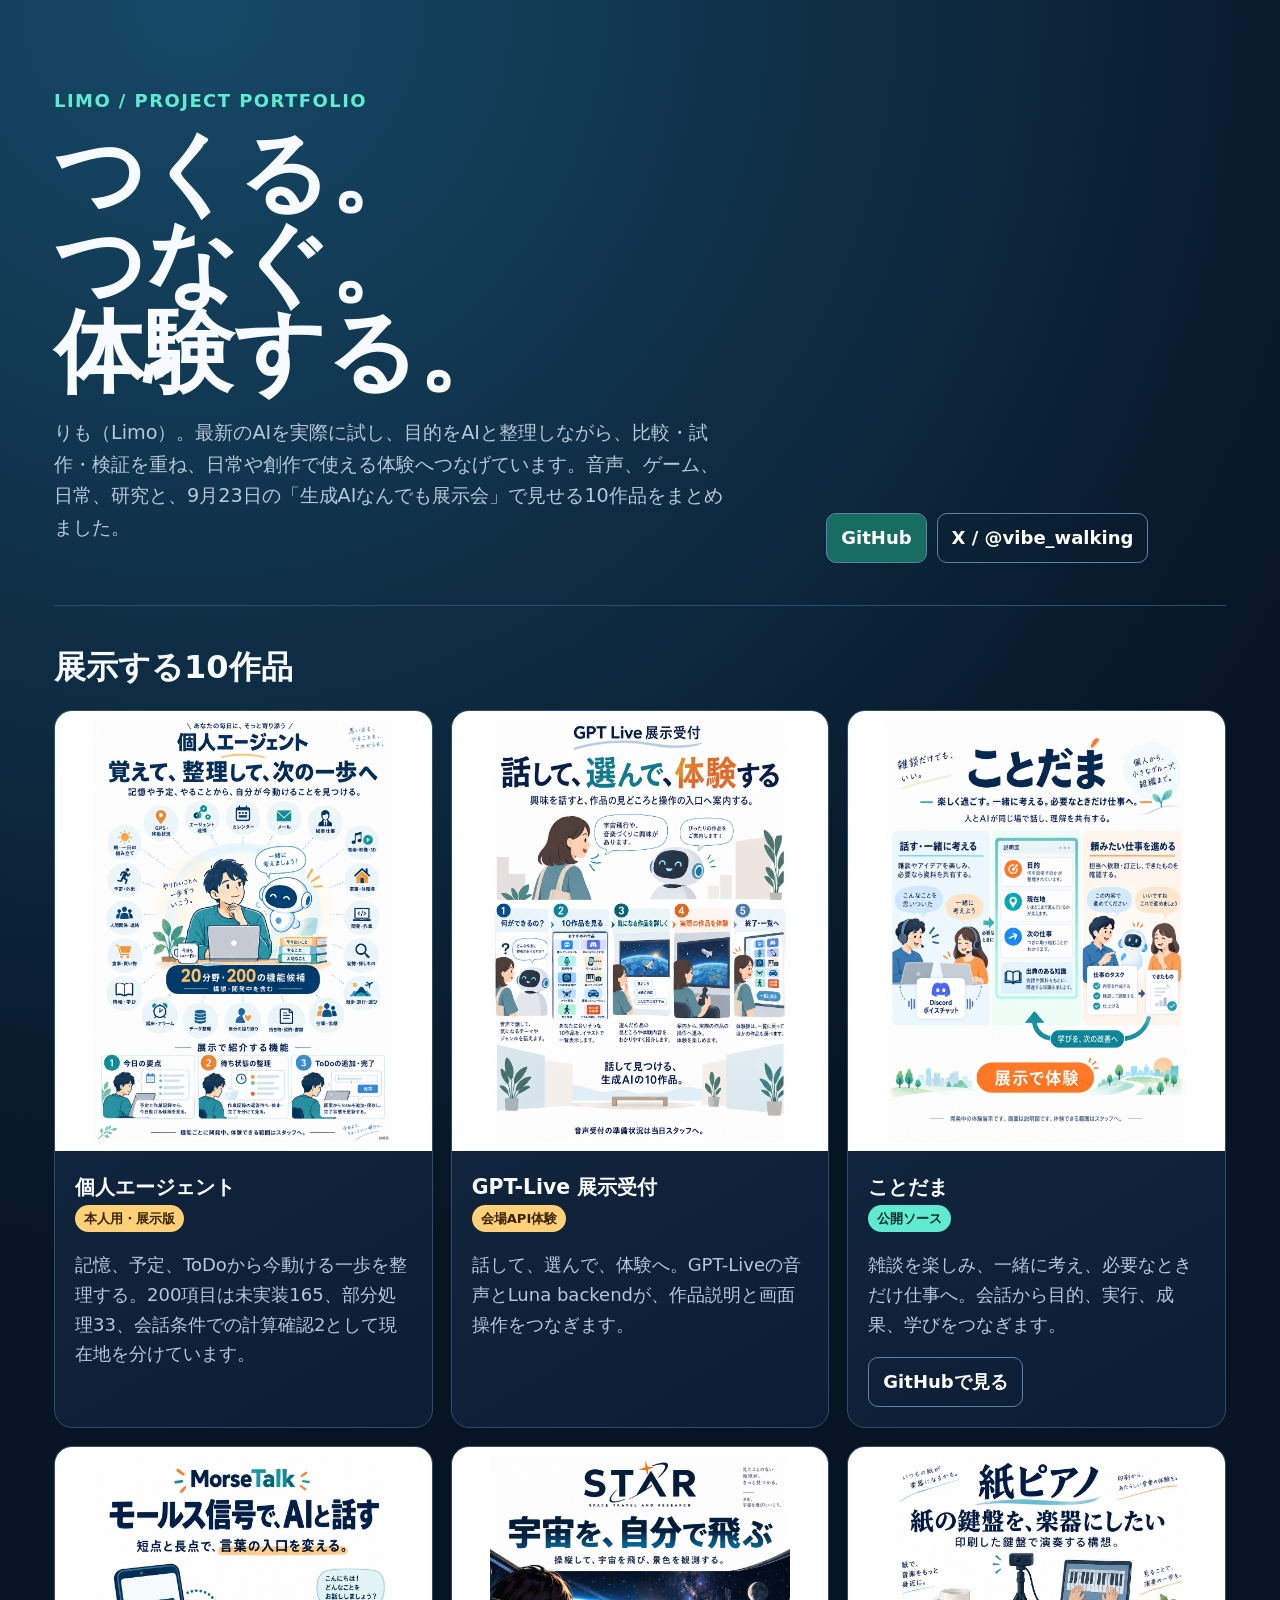
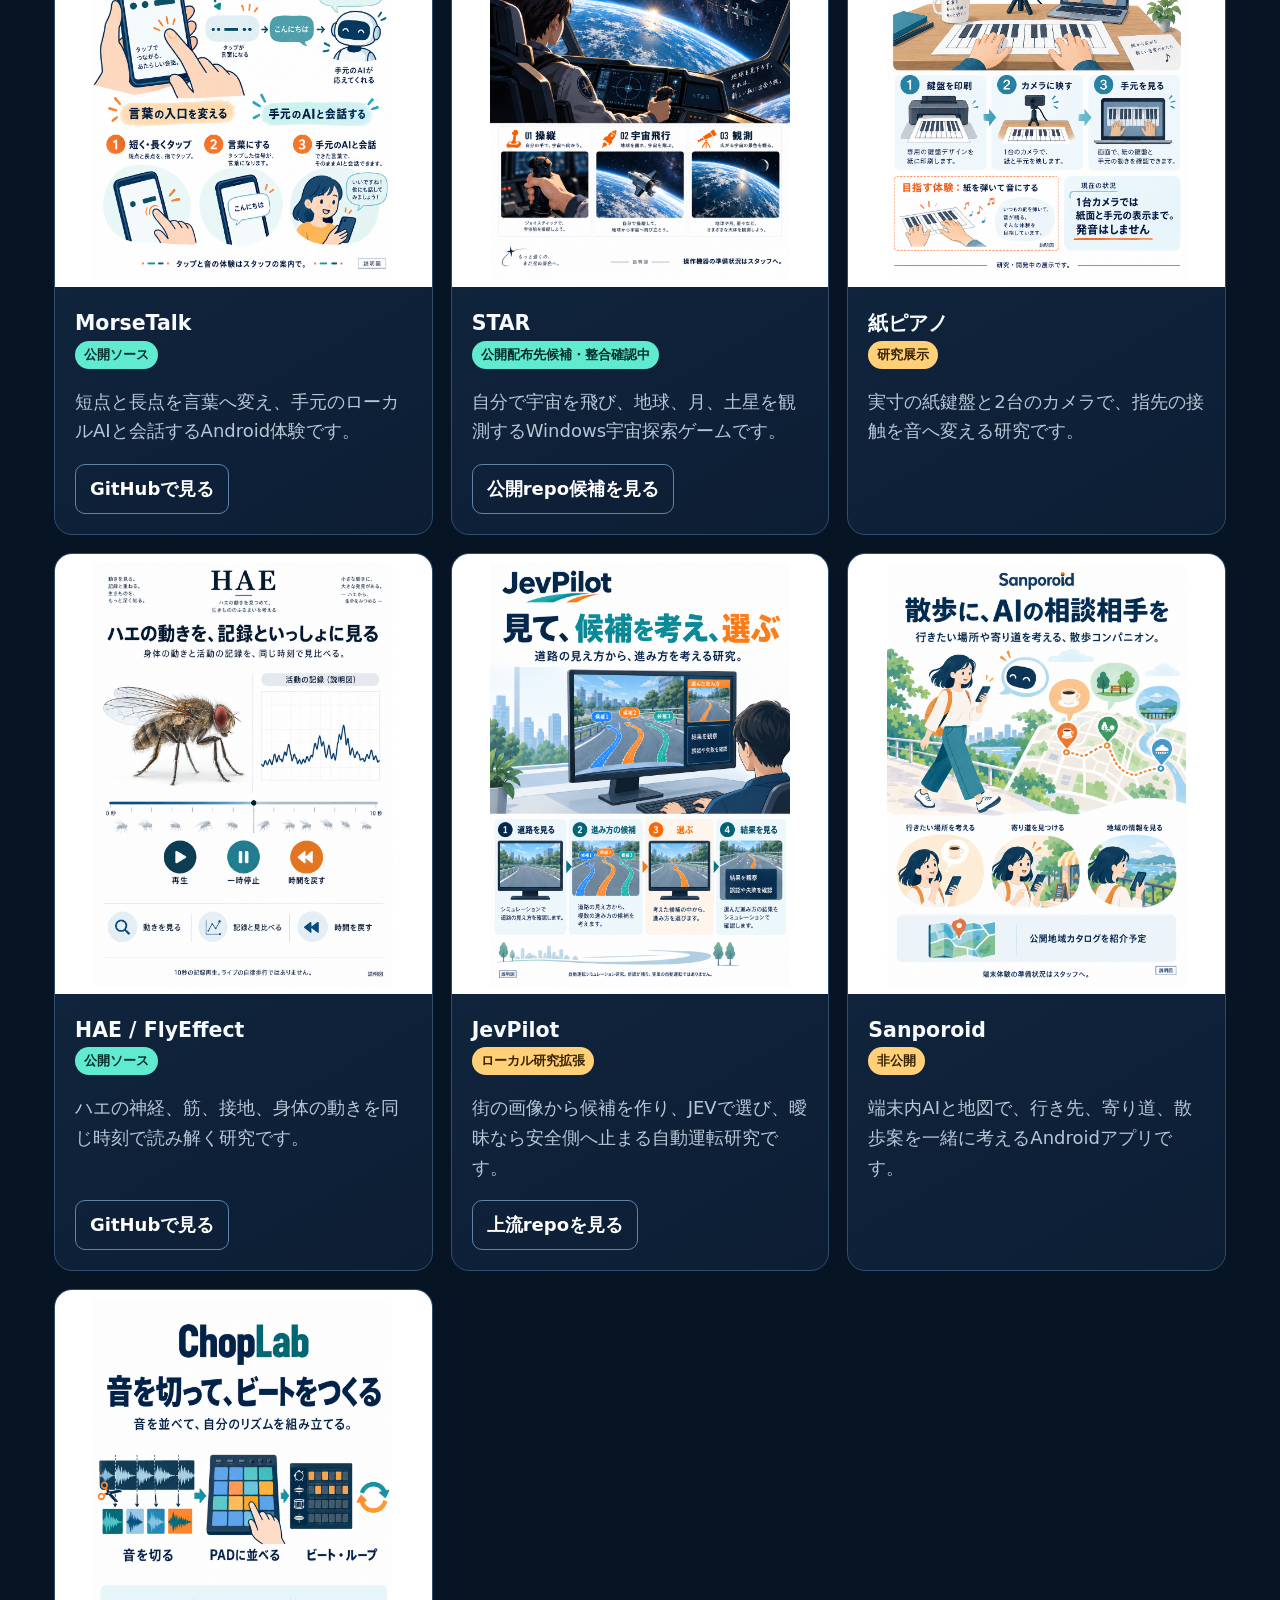
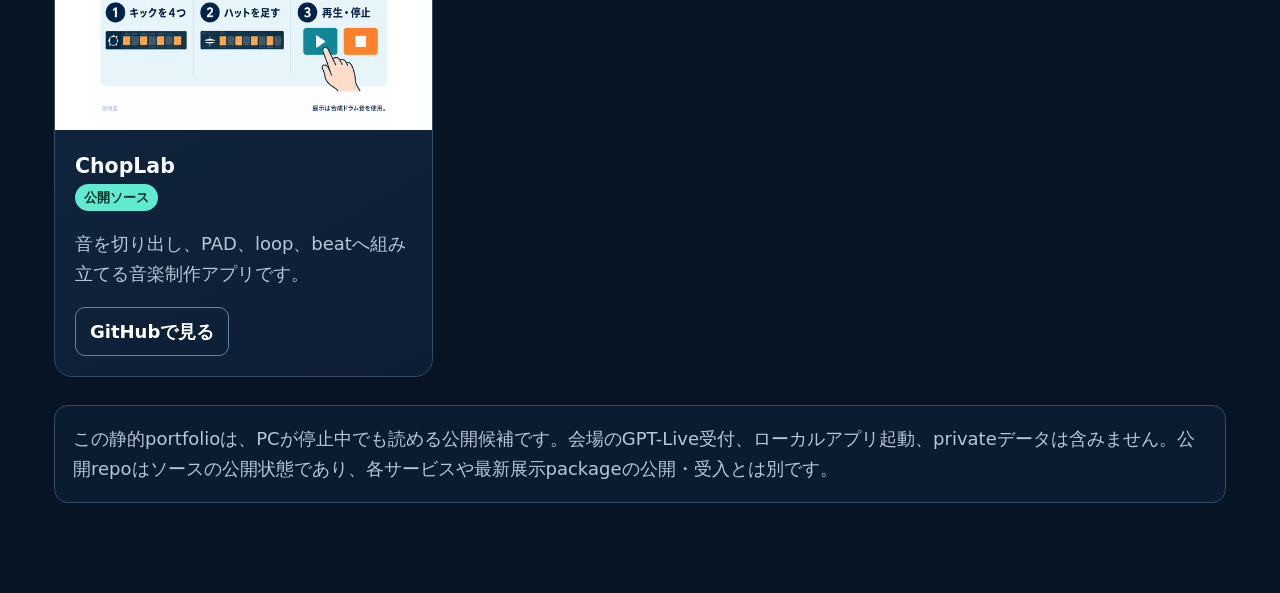
==== index.html @ e7fd984a "Publish Limo AI exhibition portfolio" ====
<!doctype html>
<html lang="ja">
<head>
  <meta charset="utf-8">
  <meta name="viewport" content="width=device-width,initial-scale=1">
  <title>Limo — AIと体験をつくる</title>
  <meta name="description" content="LimoのAI・音声・ゲーム・研究プロジェクトと、9月23日の生成AIなんでも展示会。">
  <link rel="icon" type="image/svg+xml" href="data:image/svg+xml,%3Csvg xmlns='http://www.w3.org/2000/svg' viewBox='0 0 64 64'%3E%3Crect width='64' height='64' rx='16' fill='%23071424'/%3E%3Cpath d='M17 43V17h8v18h22v8z' fill='%2360ead0'/%3E%3C/svg%3E">
  <style>
    :root{--bg:#071424;--panel:#10233a;--line:#2e4e6d;--text:#f7fbff;--muted:#b8c7d8;--accent:#60ead0;--warn:#ffd078}
    *{box-sizing:border-box}html{scroll-behavior:smooth}body{margin:0;background:radial-gradient(circle at 15% 0,#164968,transparent 32%),var(--bg);color:var(--text);font:18px/1.65 system-ui,-apple-system,"Segoe UI",sans-serif}
    main{max-width:1220px;margin:auto;padding:32px 24px 72px}header{display:grid;grid-template-columns:1.3fr .7fr;gap:30px;align-items:end;padding:54px 0 42px;border-bottom:1px solid var(--line)}
    .eyebrow{color:var(--accent);font-weight:800;letter-spacing:.08em}.hero h1{font-size:clamp(3rem,7vw,6rem);line-height:1;margin:.15em 0}.hero p{max-width:56ch;color:var(--muted);font-size:1.2rem}
    .links{display:flex;gap:10px;flex-wrap:wrap}.links a,.card a{display:inline-flex;min-height:46px;align-items:center;padding:9px 14px;border-radius:10px;border:1px solid #5f82aa;color:white;text-decoration:none;font-weight:750}.links a:first-child,.card a:hover{background:#176d62}
    h2{font-size:2rem;margin:2.2rem 0 1rem}.grid{display:grid;grid-template-columns:repeat(auto-fit,minmax(300px,1fr));gap:18px}.card{background:linear-gradient(150deg,#122944,#0d1e34);border:1px solid var(--line);border-radius:18px;overflow:hidden;display:flex;flex-direction:column}.card img{display:block;width:100%;height:440px;padding:8px;object-fit:contain;background:white}.card-body{padding:20px;display:flex;flex-direction:column;flex:1}.card h3{margin:0;font-size:1.28rem}.card p{color:var(--muted)}.status{width:max-content;border-radius:999px;padding:3px 9px;background:#24415f;color:#dbe9f6;font-size:.82rem;font-weight:750}.public{background:var(--accent);color:#052c29}.private{background:var(--warn);color:#382300}.card a{margin-top:auto;width:max-content}
    .note{margin-top:28px;padding:18px;border:1px solid var(--line);border-radius:14px;background:#0c1c30;color:var(--muted)}
    @media(max-width:760px){header{grid-template-columns:1fr}.grid{grid-template-columns:1fr}main{padding:20px 16px 50px}}
    @media(prefers-reduced-motion:reduce){html{scroll-behavior:auto}}
  </style>
</head>
<body><main>
  <header>
    <div class="hero"><div class="eyebrow">LIMO / PROJECT PORTFOLIO</div><h1>つくる。<br>つなぐ。<br>体験する。</h1><p>りも（Limo）。最新のAIを実際に試し、目的をAIと整理しながら、比較・試作・検証を重ね、日常や創作で使える体験へつなげています。音声、ゲーム、日常、研究と、9月23日の「生成AIなんでも展示会」で見せる10作品をまとめました。</p></div>
    <nav class="links" aria-label="公開プロフィール"><a href="https://github.com/dj-thank">GitHub</a><a href="https://x.com/vibe_walking">X / @vibe_walking</a></nav>
  </header>
  <h2>展示する10作品</h2>
  <section class="grid">
    <article class="card"><img src="assets/01-personal-general-final.png" alt="個人エージェントの一般向け説明図"><div class="card-body"><h3>個人エージェント</h3><span class="status private">本人用・展示版</span><p>記憶、予定、ToDoから今動ける一歩を整理する。200項目は未実装165、部分処理33、会話条件での計算確認2として現在地を分けています。</p></div></article>
    <article class="card"><img src="assets/02-gptlive-general-final.png" alt="GPT-Live受付の一般向け説明図"><div class="card-body"><h3>GPT-Live 展示受付</h3><span class="status private">会場API体験</span><p>話して、選んで、体験へ。GPT-Liveの音声とLuna backendが、作品説明と画面操作をつなぎます。</p></div></article>
    <article class="card"><img src="assets/kotodama-general-final.png" alt="ことだまの一般向け説明図"><div class="card-body"><h3>ことだま</h3><span class="status public">公開ソース</span><p>雑談を楽しみ、一緒に考え、必要なときだけ仕事へ。会話から目的、実行、成果、学びをつなぎます。</p><a href="https://github.com/Kotodama-Project/Kotodama-project">GitHubで見る</a></div></article>
    <article class="card"><img src="assets/04-morse-general.png" alt="MorseTalkの一般向け説明図"><div class="card-body"><h3>MorseTalk</h3><span class="status public">公開ソース</span><p>短点と長点を言葉へ変え、手元のローカルAIと会話するAndroid体験です。</p><a href="https://github.com/dj-thank/MorseTalk">GitHubで見る</a></div></article>
    <article class="card"><img src="assets/05-star-general.png" alt="STARの一般向け説明図"><div class="card-body"><h3>STAR</h3><span class="status public">公開配布先候補・整合確認中</span><p>自分で宇宙を飛び、地球、月、土星を観測するWindows宇宙探索ゲームです。</p><a href="https://github.com/dj-thank/Astra-by-Astra">公開repo候補を見る</a></div></article>
    <article class="card"><img src="assets/06-paper-general.png" alt="紙ピアノの一般向け説明図"><div class="card-body"><h3>紙ピアノ</h3><span class="status private">研究展示</span><p>実寸の紙鍵盤と2台のカメラで、指先の接触を音へ変える研究です。</p></div></article>
    <article class="card"><img src="assets/07-hae-general-final.png" alt="HAEの一般向け説明図"><div class="card-body"><h3>HAE / FlyEffect</h3><span class="status public">公開ソース</span><p>ハエの神経、筋、接地、身体の動きを同じ時刻で読み解く研究です。</p><a href="https://github.com/dj-thank/fly-effect">GitHubで見る</a></div></article>
    <article class="card"><img src="assets/08-jev-general-final.png" alt="JevPilotの一般向け説明図"><div class="card-body"><h3>JevPilot</h3><span class="status private">ローカル研究拡張</span><p>街の画像から候補を作り、JEVで選び、曖昧なら安全側へ止まる自動運転研究です。</p><a href="https://github.com/standardagents/jevpilot">上流repoを見る</a></div></article>
    <article class="card"><img src="assets/09-sanpo-general.png" alt="Sanporoidの一般向け説明図"><div class="card-body"><h3>Sanporoid</h3><span class="status private">非公開</span><p>端末内AIと地図で、行き先、寄り道、散歩案を一緒に考えるAndroidアプリです。</p></div></article>
    <article class="card"><img src="assets/10-chop-general.png" alt="ChopLabの一般向け説明図"><div class="card-body"><h3>ChopLab</h3><span class="status public">公開ソース</span><p>音を切り出し、PAD、loop、beatへ組み立てる音楽制作アプリです。</p><a href="https://github.com/dj-thank/choplab-sampler">GitHubで見る</a></div></article>
  </section>
  <p class="note">この静的portfolioは、PCが停止中でも読める公開候補です。会場のGPT-Live受付、ローカルアプリ起動、privateデータは含みません。公開repoはソースの公開状態であり、各サービスや最新展示packageの公開・受入とは別です。</p>
</main></body></html>
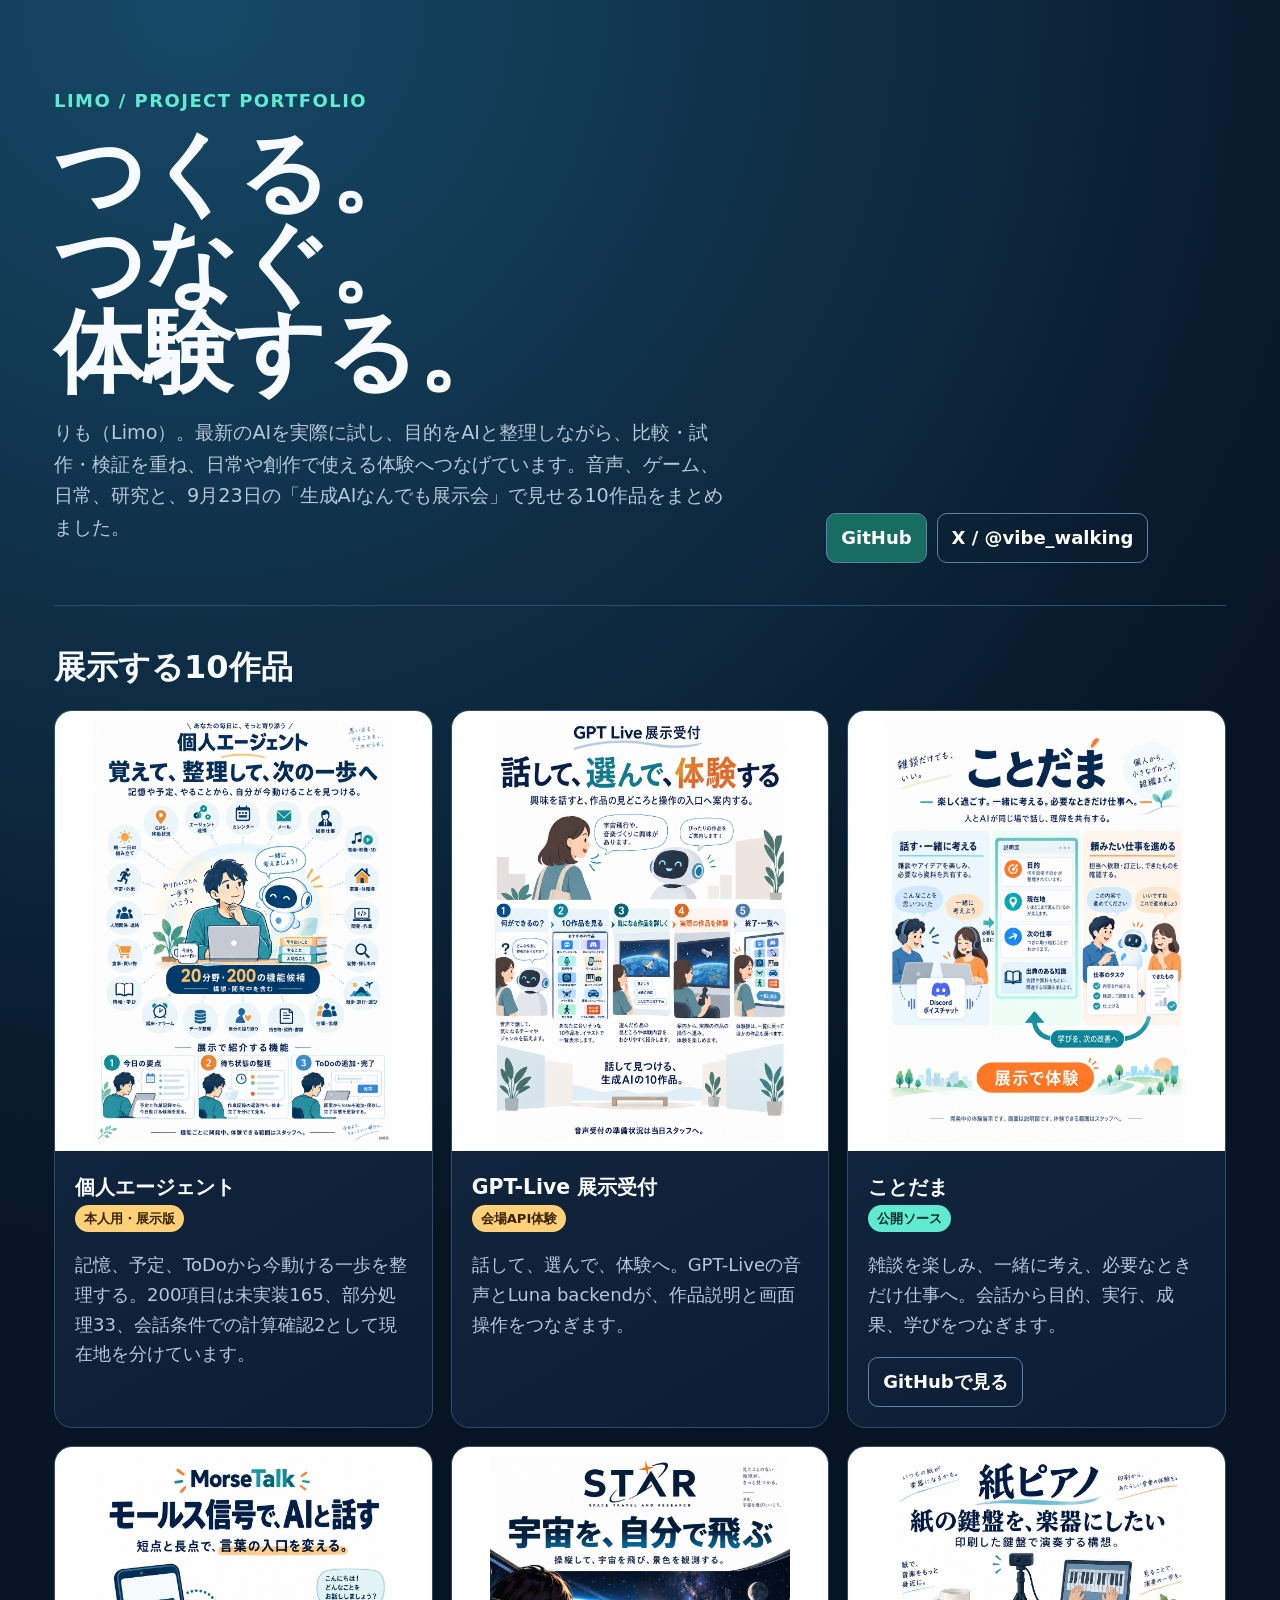
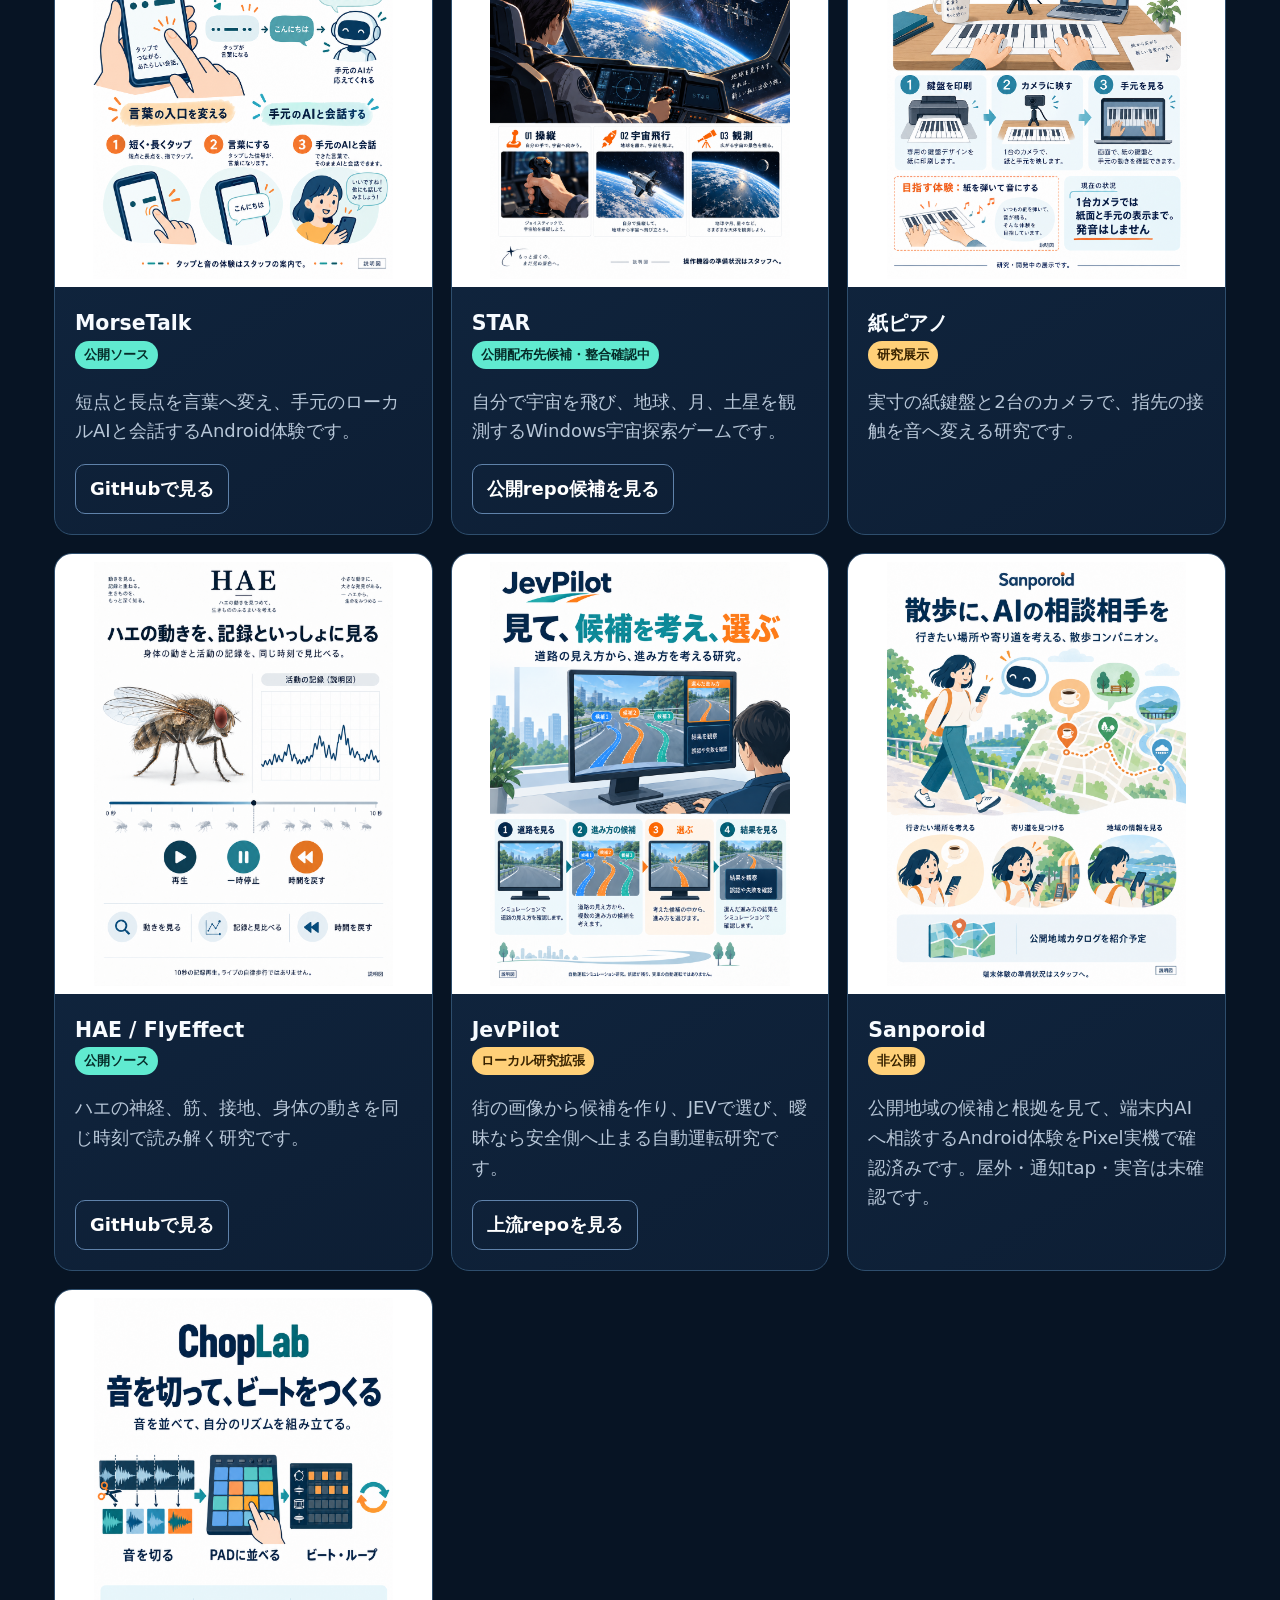
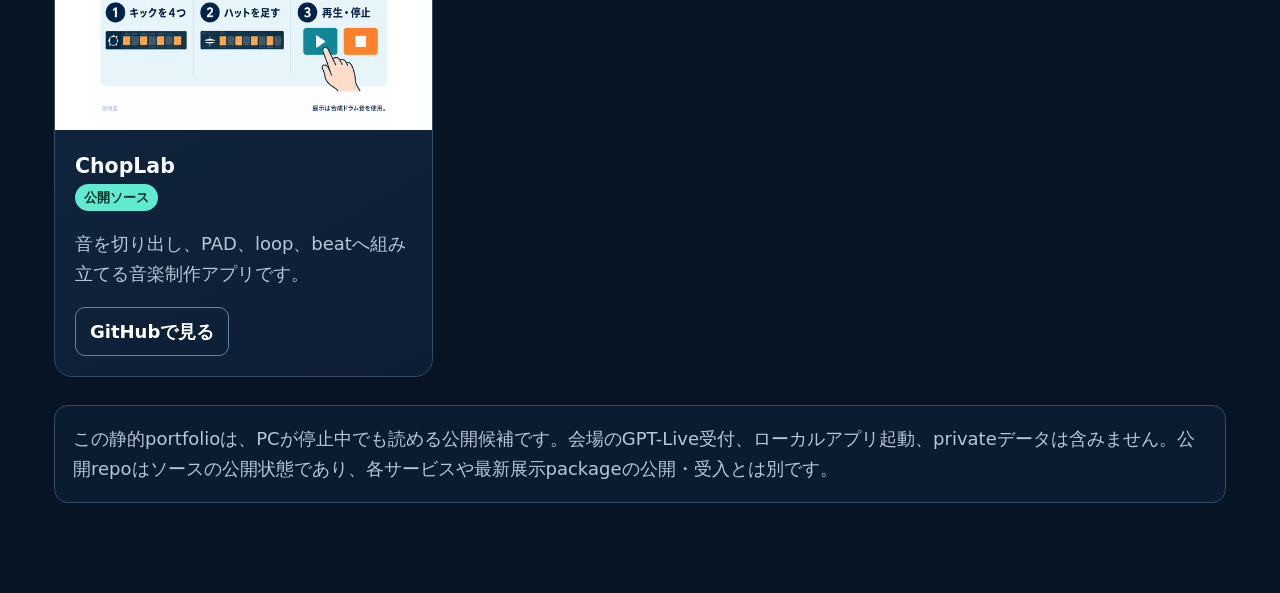
==== commit 8d503086: "Update Sanporoid device status" ====
--- a/index.html
+++ b/index.html
@@ -33,7 +33,7 @@
     <article class="card"><img src="assets/06-paper-general.png" alt="紙ピアノの一般向け説明図"><div class="card-body"><h3>紙ピアノ</h3><span class="status private">研究展示</span><p>実寸の紙鍵盤と2台のカメラで、指先の接触を音へ変える研究です。</p></div></article>
     <article class="card"><img src="assets/07-hae-general-final.png" alt="HAEの一般向け説明図"><div class="card-body"><h3>HAE / FlyEffect</h3><span class="status public">公開ソース</span><p>ハエの神経、筋、接地、身体の動きを同じ時刻で読み解く研究です。</p><a href="https://github.com/dj-thank/fly-effect">GitHubで見る</a></div></article>
     <article class="card"><img src="assets/08-jev-general-final.png" alt="JevPilotの一般向け説明図"><div class="card-body"><h3>JevPilot</h3><span class="status private">ローカル研究拡張</span><p>街の画像から候補を作り、JEVで選び、曖昧なら安全側へ止まる自動運転研究です。</p><a href="https://github.com/standardagents/jevpilot">上流repoを見る</a></div></article>
-    <article class="card"><img src="assets/09-sanpo-general.png" alt="Sanporoidの一般向け説明図"><div class="card-body"><h3>Sanporoid</h3><span class="status private">非公開</span><p>端末内AIと地図で、行き先、寄り道、散歩案を一緒に考えるAndroidアプリです。</p></div></article>
+    <article class="card"><img src="assets/09-sanpo-general.png" alt="Sanporoidの一般向け説明図"><div class="card-body"><h3>Sanporoid</h3><span class="status private">非公開</span><p>公開地域の候補と根拠を見て、端末内AIへ相談するAndroid体験をPixel実機で確認済みです。屋外・通知tap・実音は未確認です。</p></div></article>
     <article class="card"><img src="assets/10-chop-general.png" alt="ChopLabの一般向け説明図"><div class="card-body"><h3>ChopLab</h3><span class="status public">公開ソース</span><p>音を切り出し、PAD、loop、beatへ組み立てる音楽制作アプリです。</p><a href="https://github.com/dj-thank/choplab-sampler">GitHubで見る</a></div></article>
   </section>
   <p class="note">この静的portfolioは、PCが停止中でも読める公開候補です。会場のGPT-Live受付、ローカルアプリ起動、privateデータは含みません。公開repoはソースの公開状態であり、各サービスや最新展示packageの公開・受入とは別です。</p>
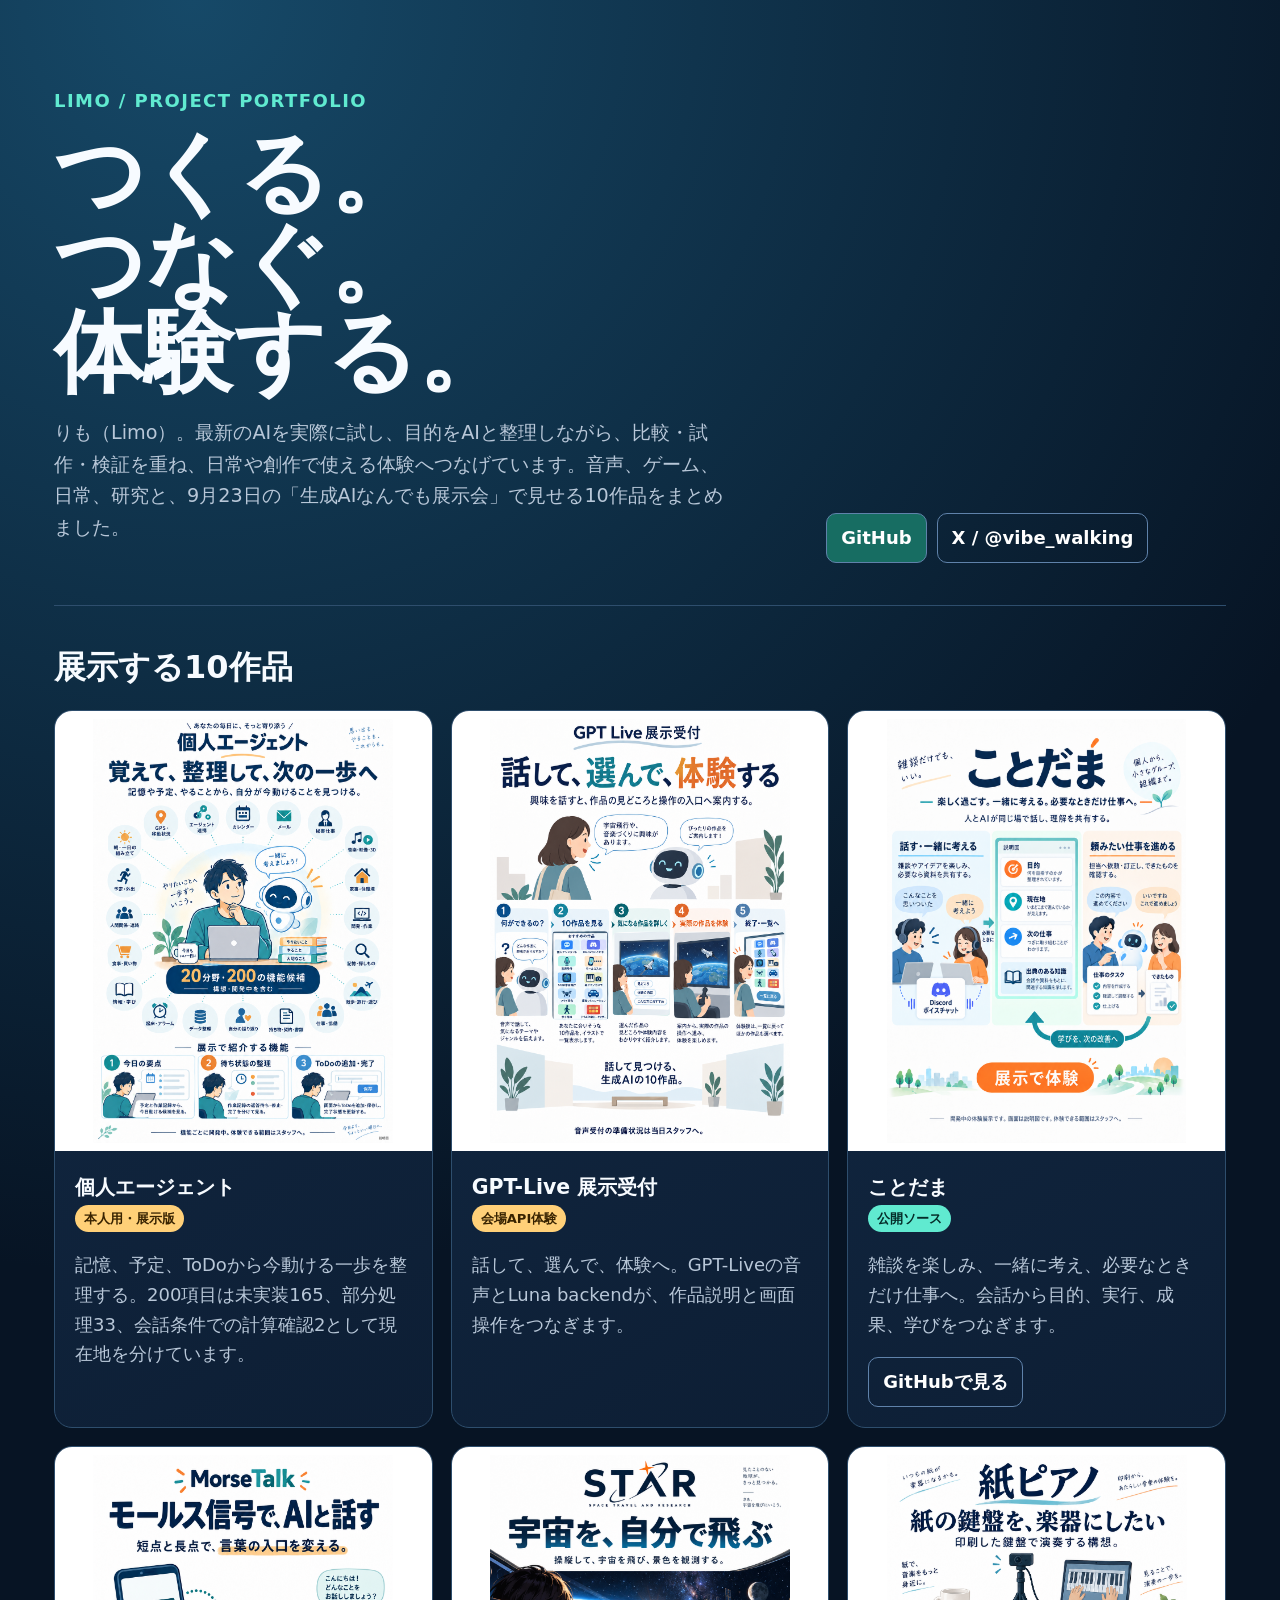
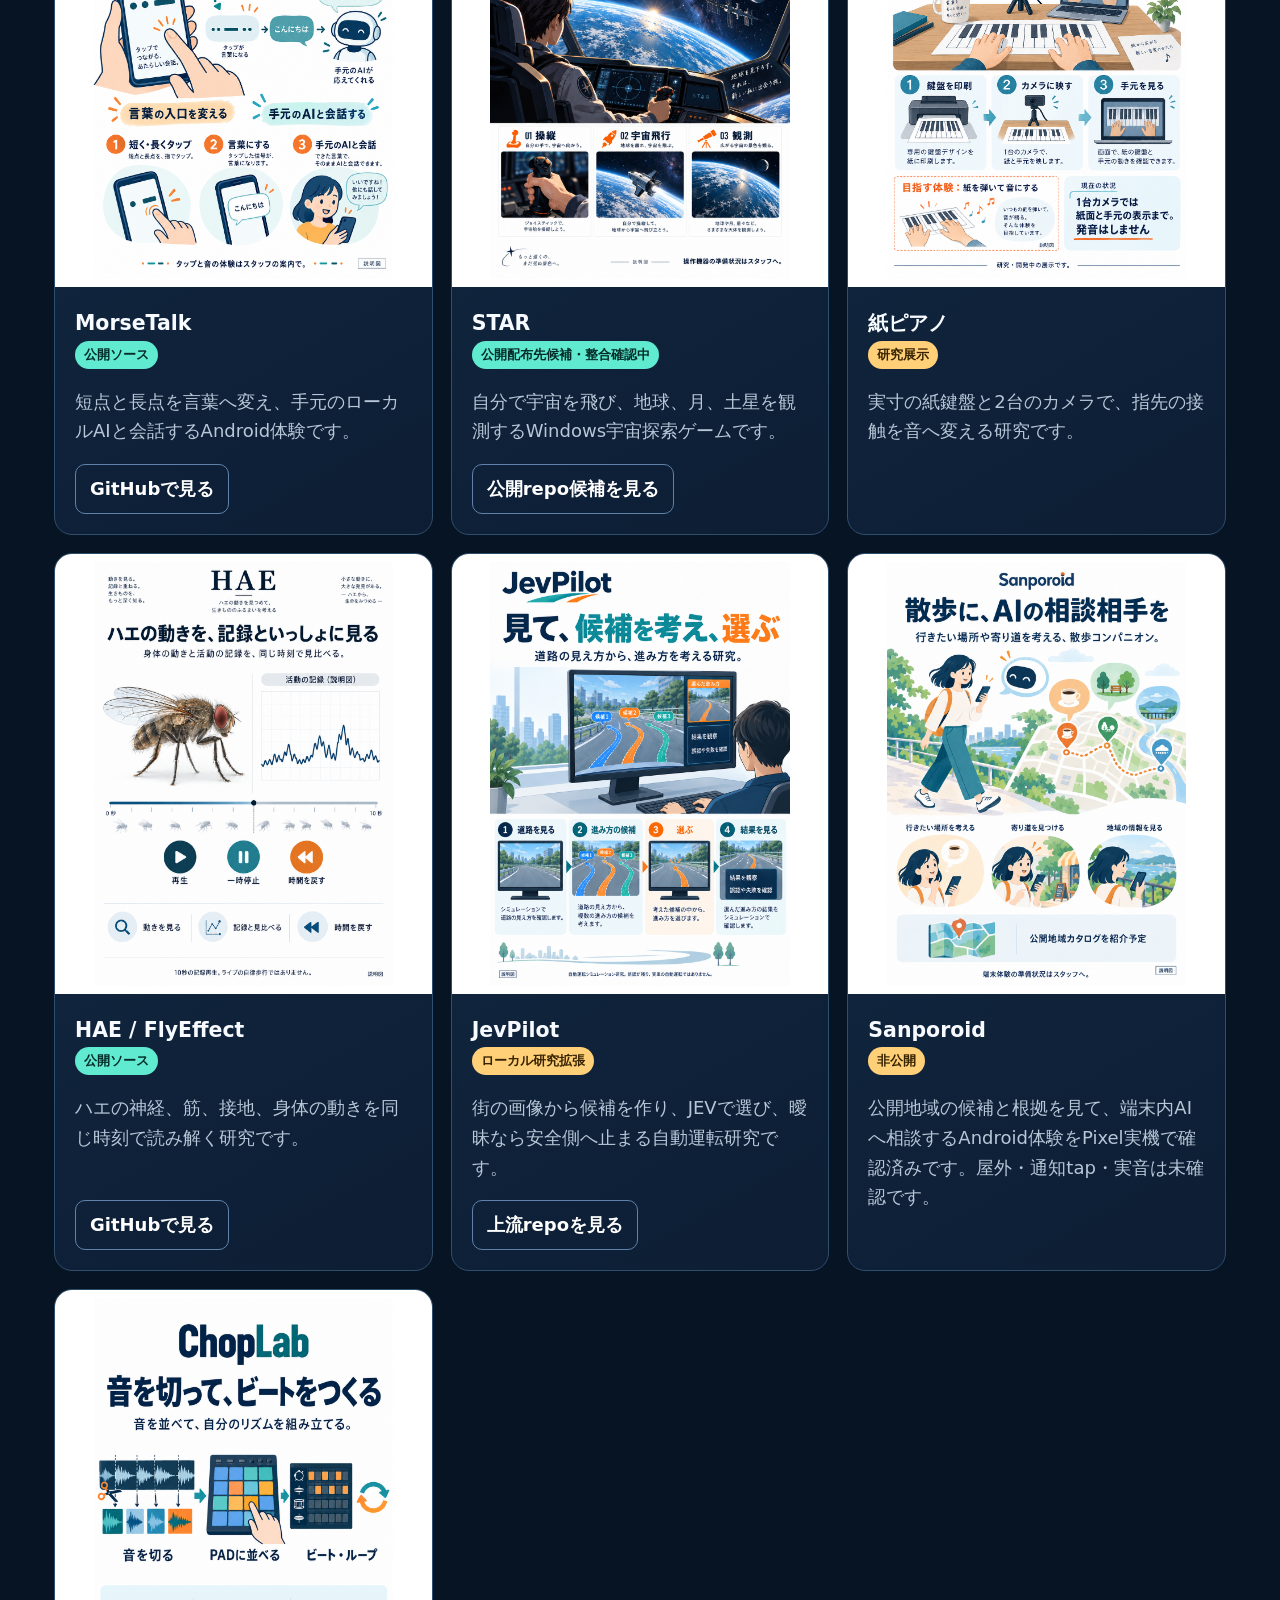
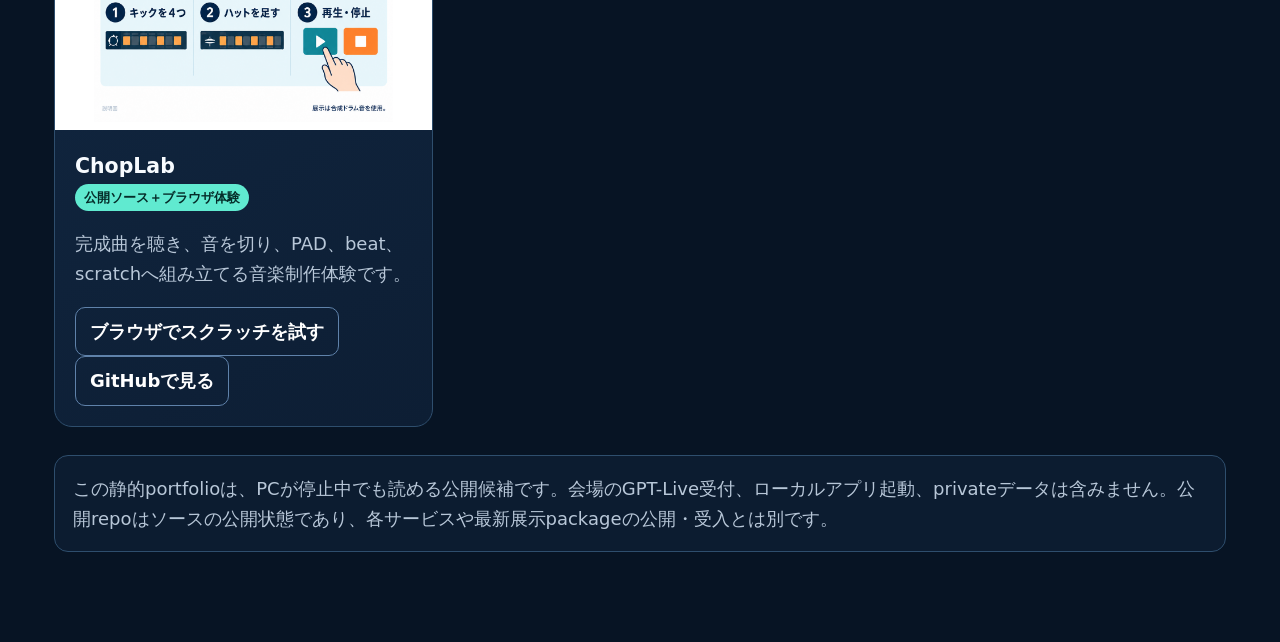
==== commit a83c8bfc: "Add public ChopLab Scratch Room" ====
--- a/index.html
+++ b/index.html
@@ -34,7 +34,7 @@
     <article class="card"><img src="assets/07-hae-general-final.png" alt="HAEの一般向け説明図"><div class="card-body"><h3>HAE / FlyEffect</h3><span class="status public">公開ソース</span><p>ハエの神経、筋、接地、身体の動きを同じ時刻で読み解く研究です。</p><a href="https://github.com/dj-thank/fly-effect">GitHubで見る</a></div></article>
     <article class="card"><img src="assets/08-jev-general-final.png" alt="JevPilotの一般向け説明図"><div class="card-body"><h3>JevPilot</h3><span class="status private">ローカル研究拡張</span><p>街の画像から候補を作り、JEVで選び、曖昧なら安全側へ止まる自動運転研究です。</p><a href="https://github.com/standardagents/jevpilot">上流repoを見る</a></div></article>
     <article class="card"><img src="assets/09-sanpo-general.png" alt="Sanporoidの一般向け説明図"><div class="card-body"><h3>Sanporoid</h3><span class="status private">非公開</span><p>公開地域の候補と根拠を見て、端末内AIへ相談するAndroid体験をPixel実機で確認済みです。屋外・通知tap・実音は未確認です。</p></div></article>
-    <article class="card"><img src="assets/10-chop-general.png" alt="ChopLabの一般向け説明図"><div class="card-body"><h3>ChopLab</h3><span class="status public">公開ソース</span><p>音を切り出し、PAD、loop、beatへ組み立てる音楽制作アプリです。</p><a href="https://github.com/dj-thank/choplab-sampler">GitHubで見る</a></div></article>
+    <article class="card"><img src="assets/10-chop-general.png" alt="ChopLabの一般向け説明図"><div class="card-body"><h3>ChopLab</h3><span class="status public">公開ソース＋ブラウザ体験</span><p>完成曲を聴き、音を切り、PAD、beat、scratchへ組み立てる音楽制作体験です。</p><a href="scratch-room/">ブラウザでスクラッチを試す</a><a href="https://github.com/dj-thank/choplab-sampler">GitHubで見る</a></div></article>
   </section>
   <p class="note">この静的portfolioは、PCが停止中でも読める公開候補です。会場のGPT-Live受付、ローカルアプリ起動、privateデータは含みません。公開repoはソースの公開状態であり、各サービスや最新展示packageの公開・受入とは別です。</p>
 </main></body></html>
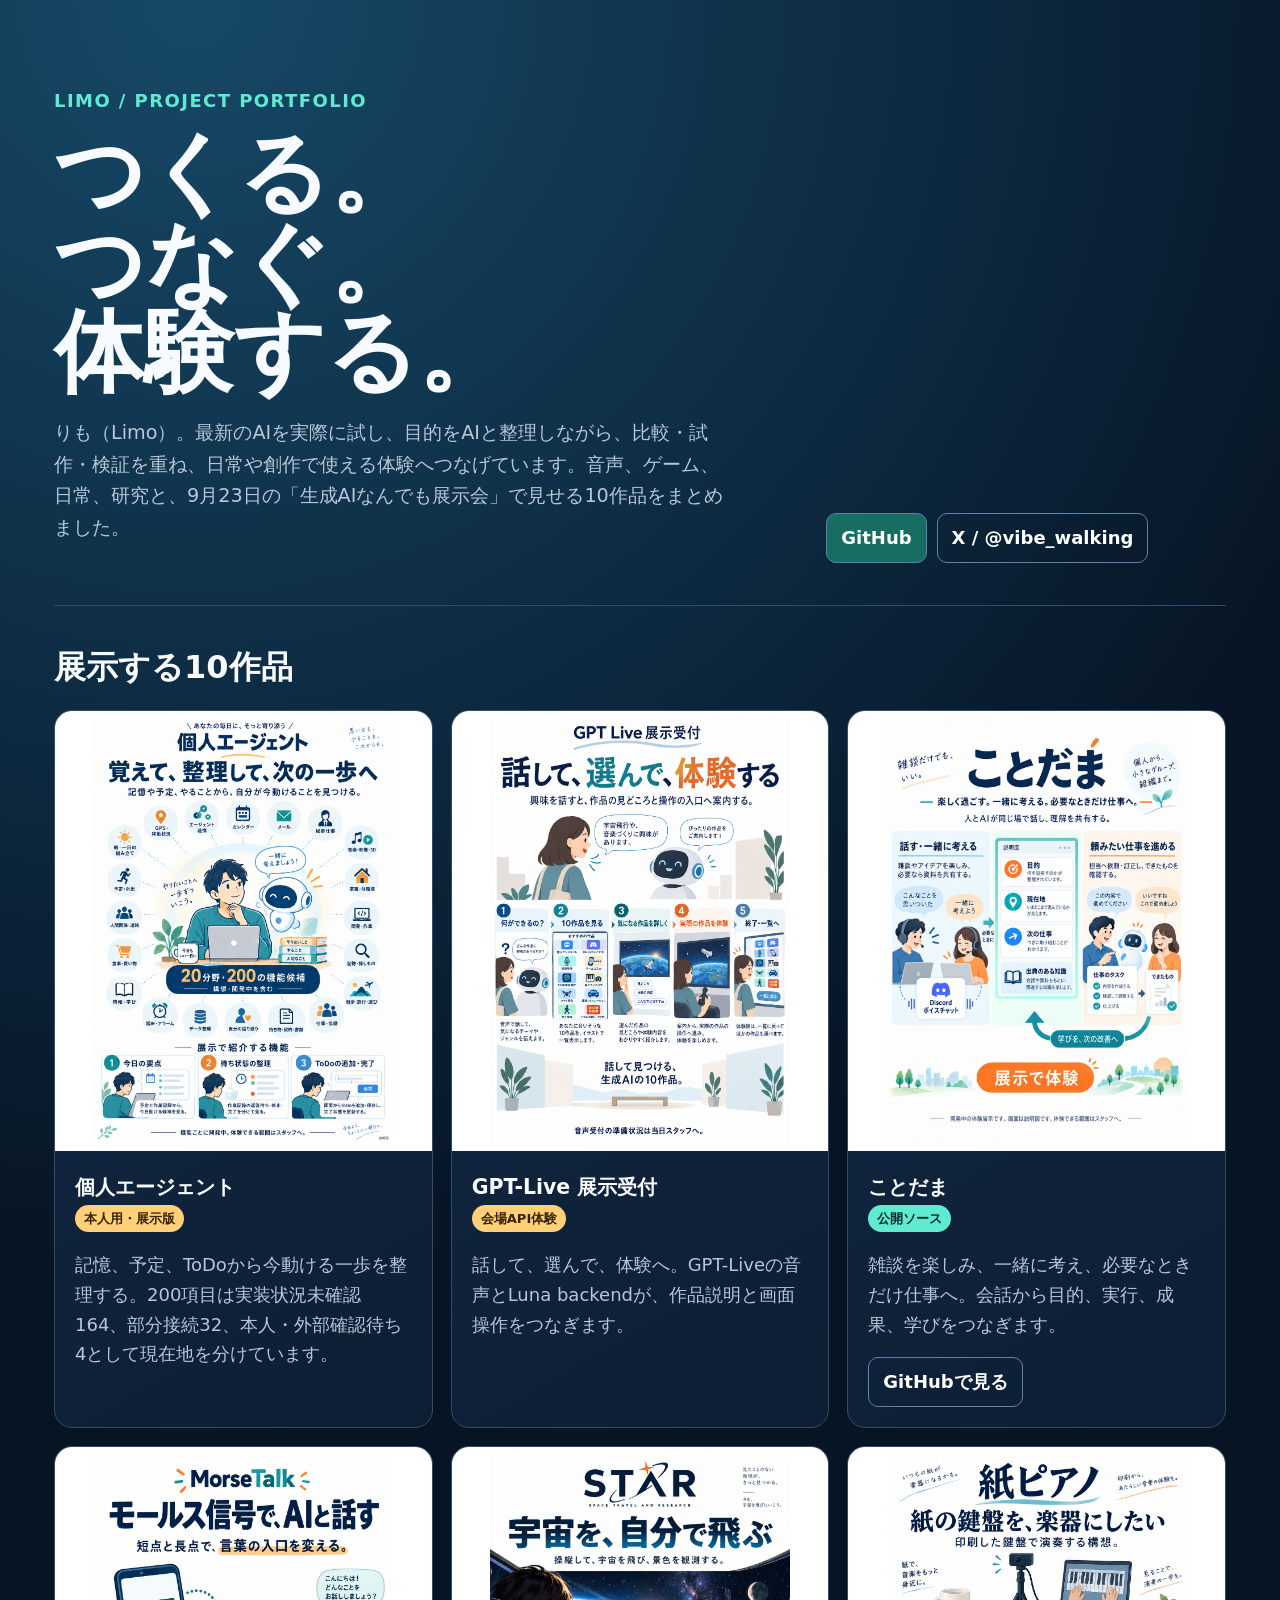
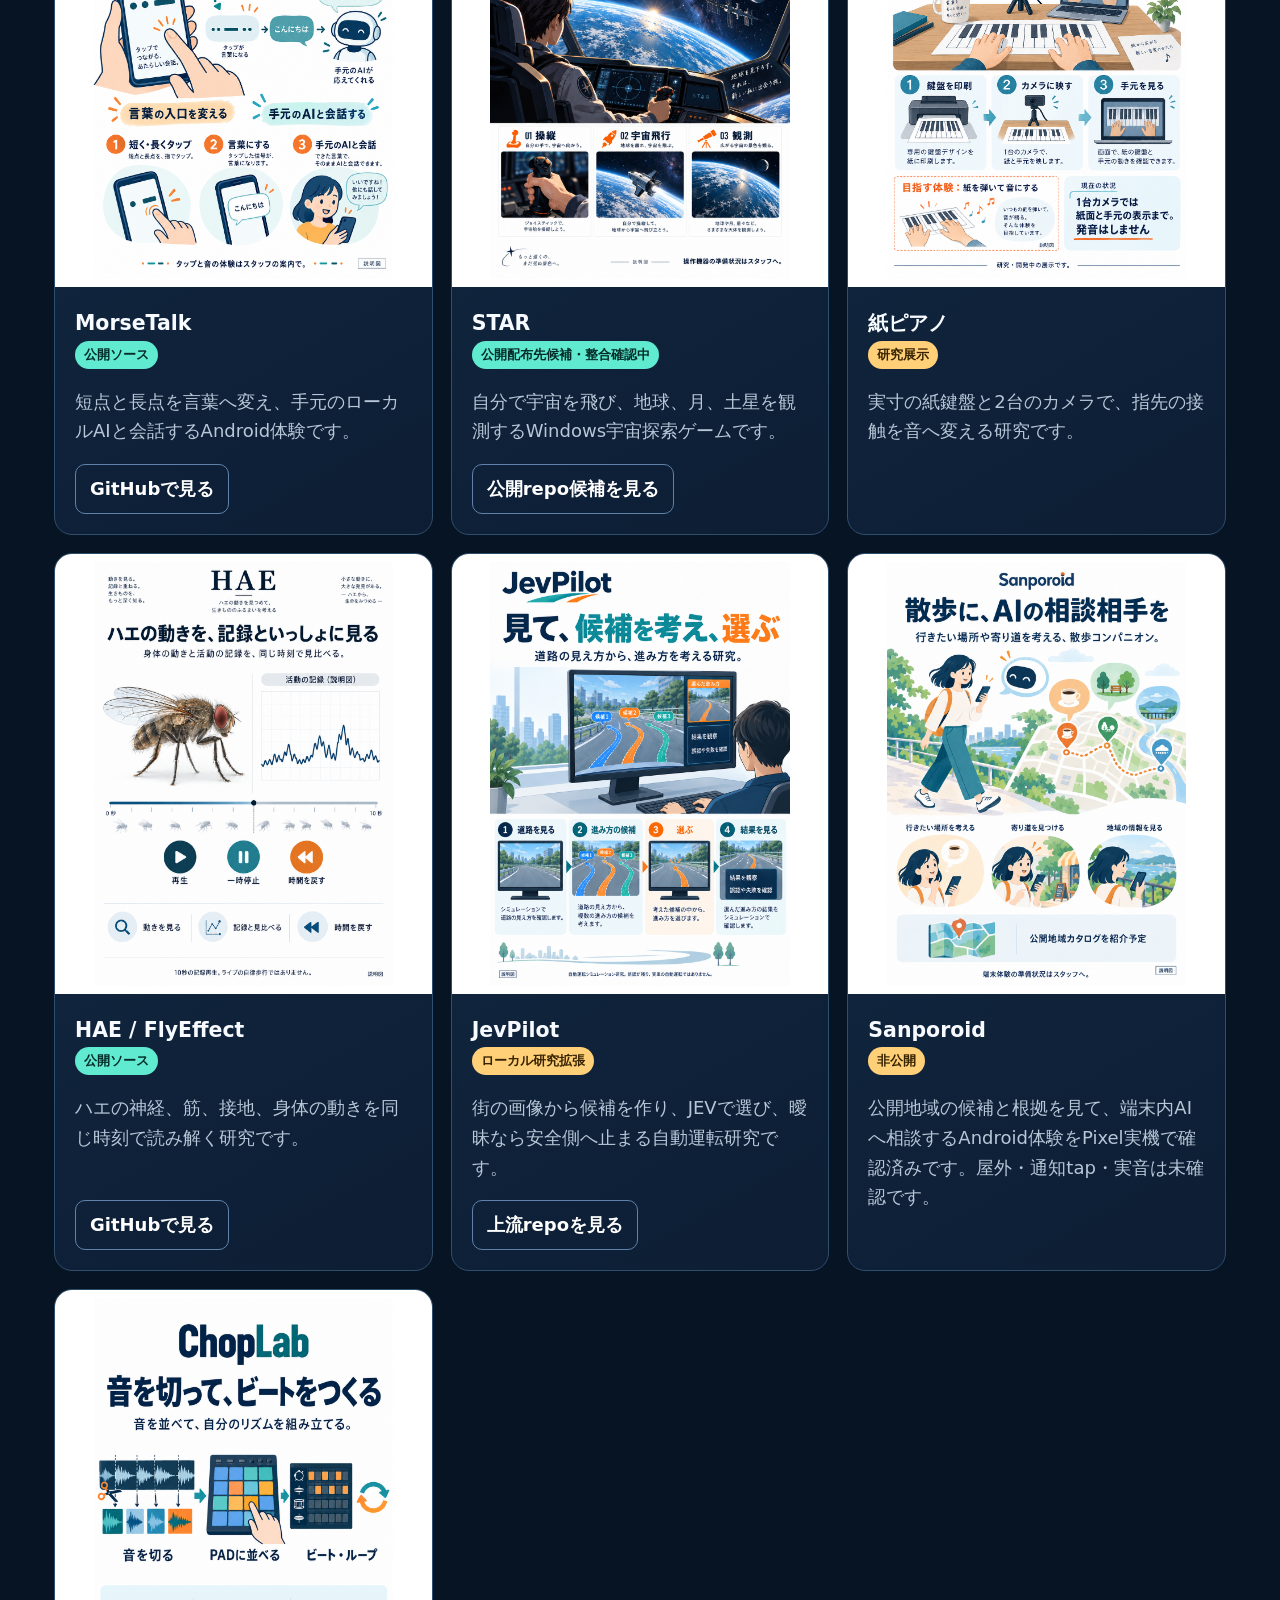
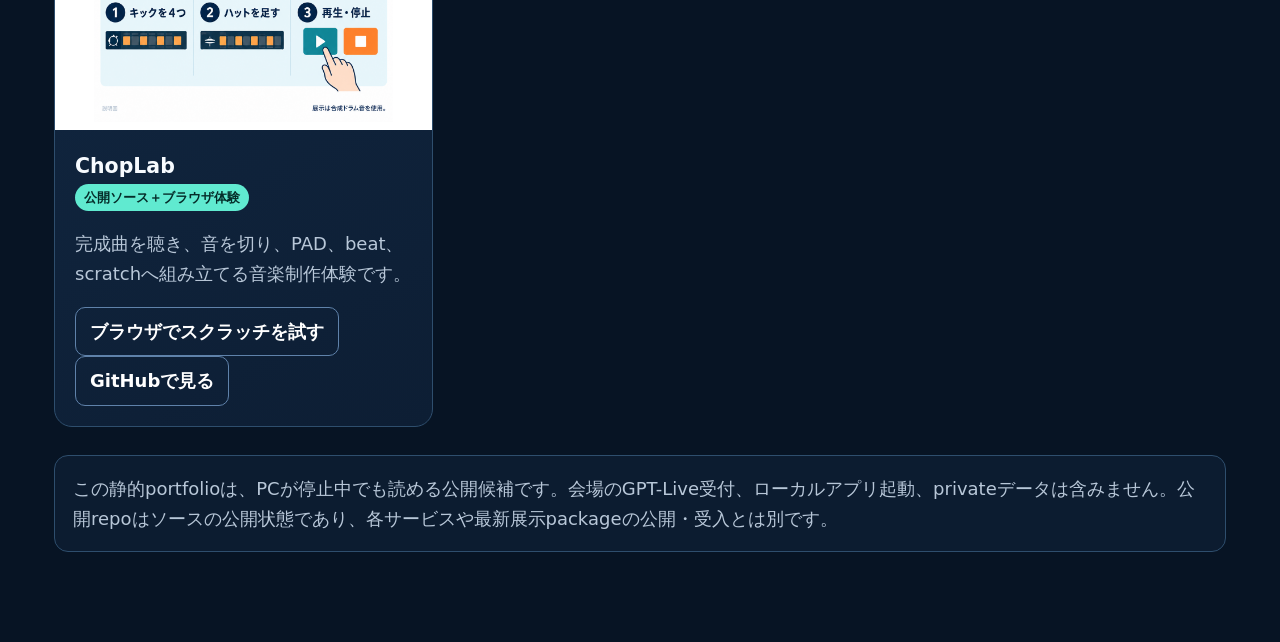
==== commit acc8204e: "Correct personal agent delivery status" ====
--- a/index.html
+++ b/index.html
@@ -25,7 +25,7 @@
   </header>
   <h2>展示する10作品</h2>
   <section class="grid">
-    <article class="card"><img src="assets/01-personal-general-final.png" alt="個人エージェントの一般向け説明図"><div class="card-body"><h3>個人エージェント</h3><span class="status private">本人用・展示版</span><p>記憶、予定、ToDoから今動ける一歩を整理する。200項目は未実装165、部分処理33、会話条件での計算確認2として現在地を分けています。</p></div></article>
+    <article class="card"><img src="assets/01-personal-general-final.png" alt="個人エージェントの一般向け説明図"><div class="card-body"><h3>個人エージェント</h3><span class="status private">本人用・展示版</span><p>記憶、予定、ToDoから今動ける一歩を整理する。200項目は実装状況未確認164、部分接続32、本人・外部確認待ち4として現在地を分けています。</p></div></article>
     <article class="card"><img src="assets/02-gptlive-general-final.png" alt="GPT-Live受付の一般向け説明図"><div class="card-body"><h3>GPT-Live 展示受付</h3><span class="status private">会場API体験</span><p>話して、選んで、体験へ。GPT-Liveの音声とLuna backendが、作品説明と画面操作をつなぎます。</p></div></article>
     <article class="card"><img src="assets/kotodama-general-final.png" alt="ことだまの一般向け説明図"><div class="card-body"><h3>ことだま</h3><span class="status public">公開ソース</span><p>雑談を楽しみ、一緒に考え、必要なときだけ仕事へ。会話から目的、実行、成果、学びをつなぎます。</p><a href="https://github.com/Kotodama-Project/Kotodama-project">GitHubで見る</a></div></article>
     <article class="card"><img src="assets/04-morse-general.png" alt="MorseTalkの一般向け説明図"><div class="card-body"><h3>MorseTalk</h3><span class="status public">公開ソース</span><p>短点と長点を言葉へ変え、手元のローカルAIと会話するAndroid体験です。</p><a href="https://github.com/dj-thank/MorseTalk">GitHubで見る</a></div></article>
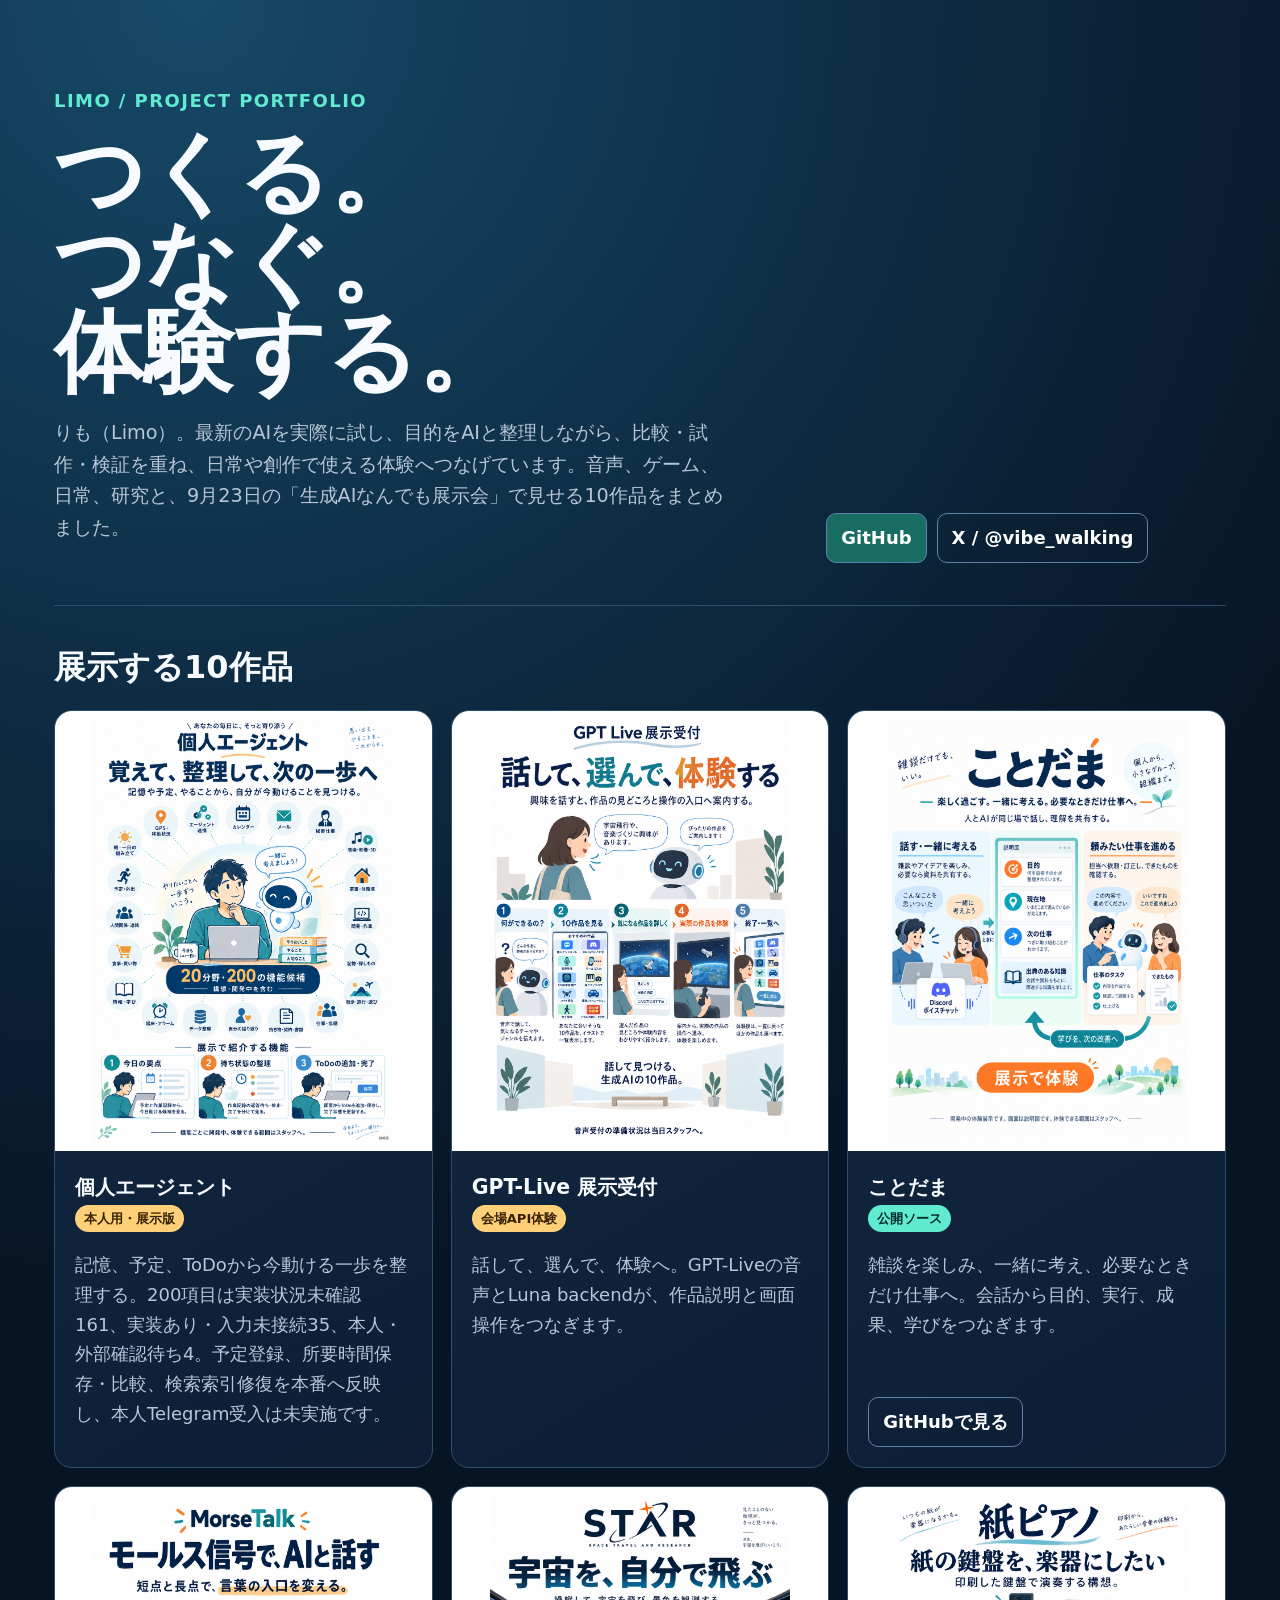
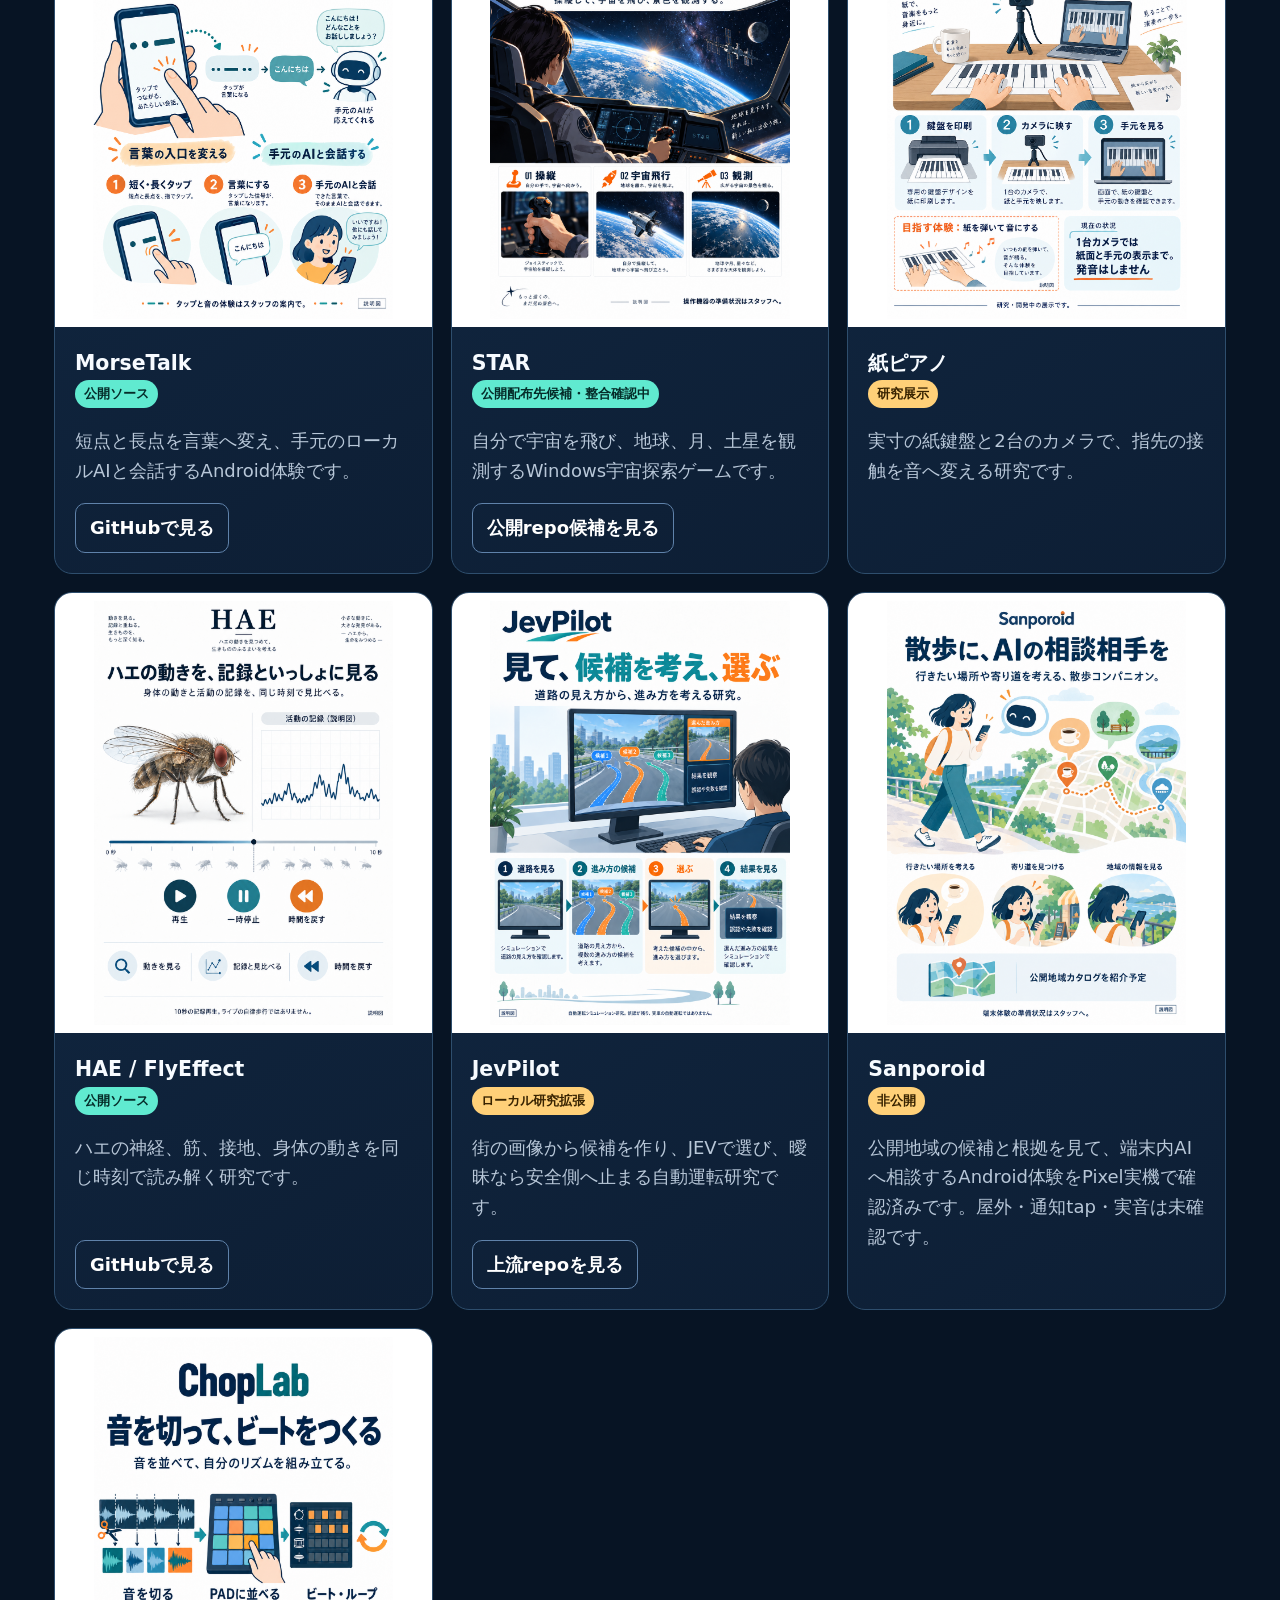
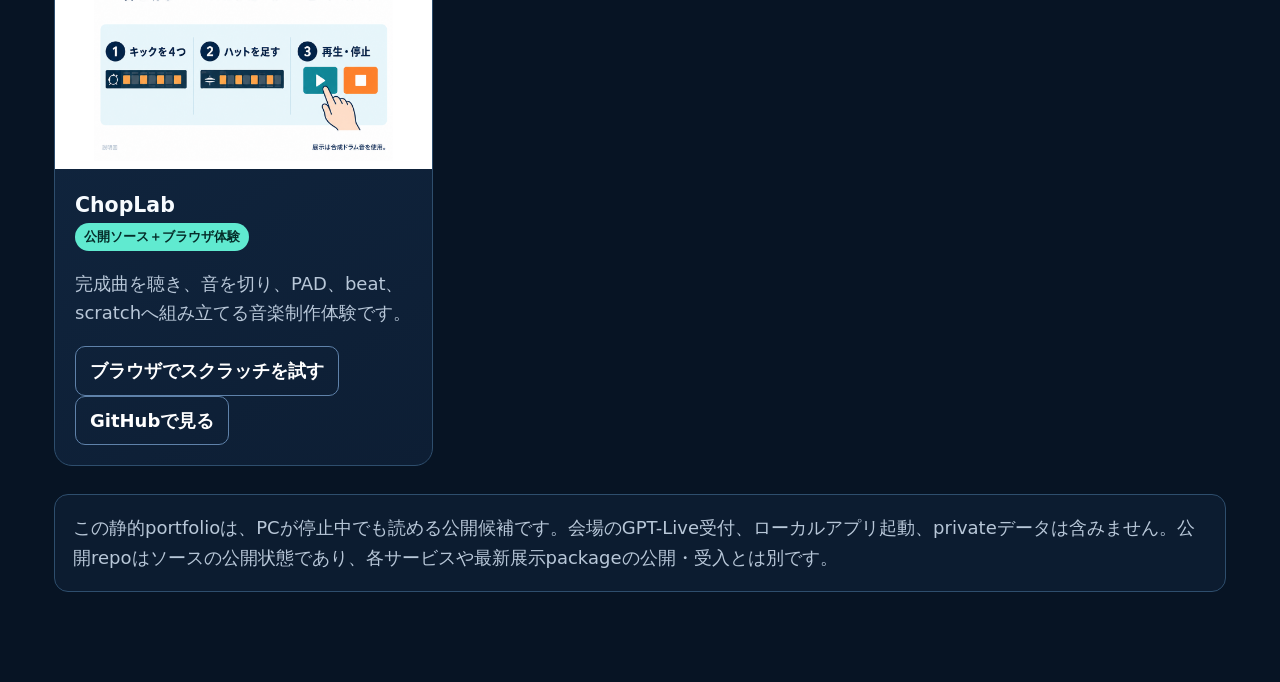
==== commit 258eef39: "docs: refresh personal agent exhibition status" ====
--- a/index.html
+++ b/index.html
@@ -25,7 +25,7 @@
   </header>
   <h2>展示する10作品</h2>
   <section class="grid">
-    <article class="card"><img src="assets/01-personal-general-final.png" alt="個人エージェントの一般向け説明図"><div class="card-body"><h3>個人エージェント</h3><span class="status private">本人用・展示版</span><p>記憶、予定、ToDoから今動ける一歩を整理する。200項目は実装状況未確認164、部分接続32、本人・外部確認待ち4として現在地を分けています。</p></div></article>
+    <article class="card"><img src="assets/01-personal-general-final.png" alt="個人エージェントの一般向け説明図"><div class="card-body"><h3>個人エージェント</h3><span class="status private">本人用・展示版</span><p>記憶、予定、ToDoから今動ける一歩を整理する。200項目は実装状況未確認161、実装あり・入力未接続35、本人・外部確認待ち4。予定登録、所要時間保存・比較、検索索引修復を本番へ反映し、本人Telegram受入は未実施です。</p></div></article>
     <article class="card"><img src="assets/02-gptlive-general-final.png" alt="GPT-Live受付の一般向け説明図"><div class="card-body"><h3>GPT-Live 展示受付</h3><span class="status private">会場API体験</span><p>話して、選んで、体験へ。GPT-Liveの音声とLuna backendが、作品説明と画面操作をつなぎます。</p></div></article>
     <article class="card"><img src="assets/kotodama-general-final.png" alt="ことだまの一般向け説明図"><div class="card-body"><h3>ことだま</h3><span class="status public">公開ソース</span><p>雑談を楽しみ、一緒に考え、必要なときだけ仕事へ。会話から目的、実行、成果、学びをつなぎます。</p><a href="https://github.com/Kotodama-Project/Kotodama-project">GitHubで見る</a></div></article>
     <article class="card"><img src="assets/04-morse-general.png" alt="MorseTalkの一般向け説明図"><div class="card-body"><h3>MorseTalk</h3><span class="status public">公開ソース</span><p>短点と長点を言葉へ変え、手元のローカルAIと会話するAndroid体験です。</p><a href="https://github.com/dj-thank/MorseTalk">GitHubで見る</a></div></article>
